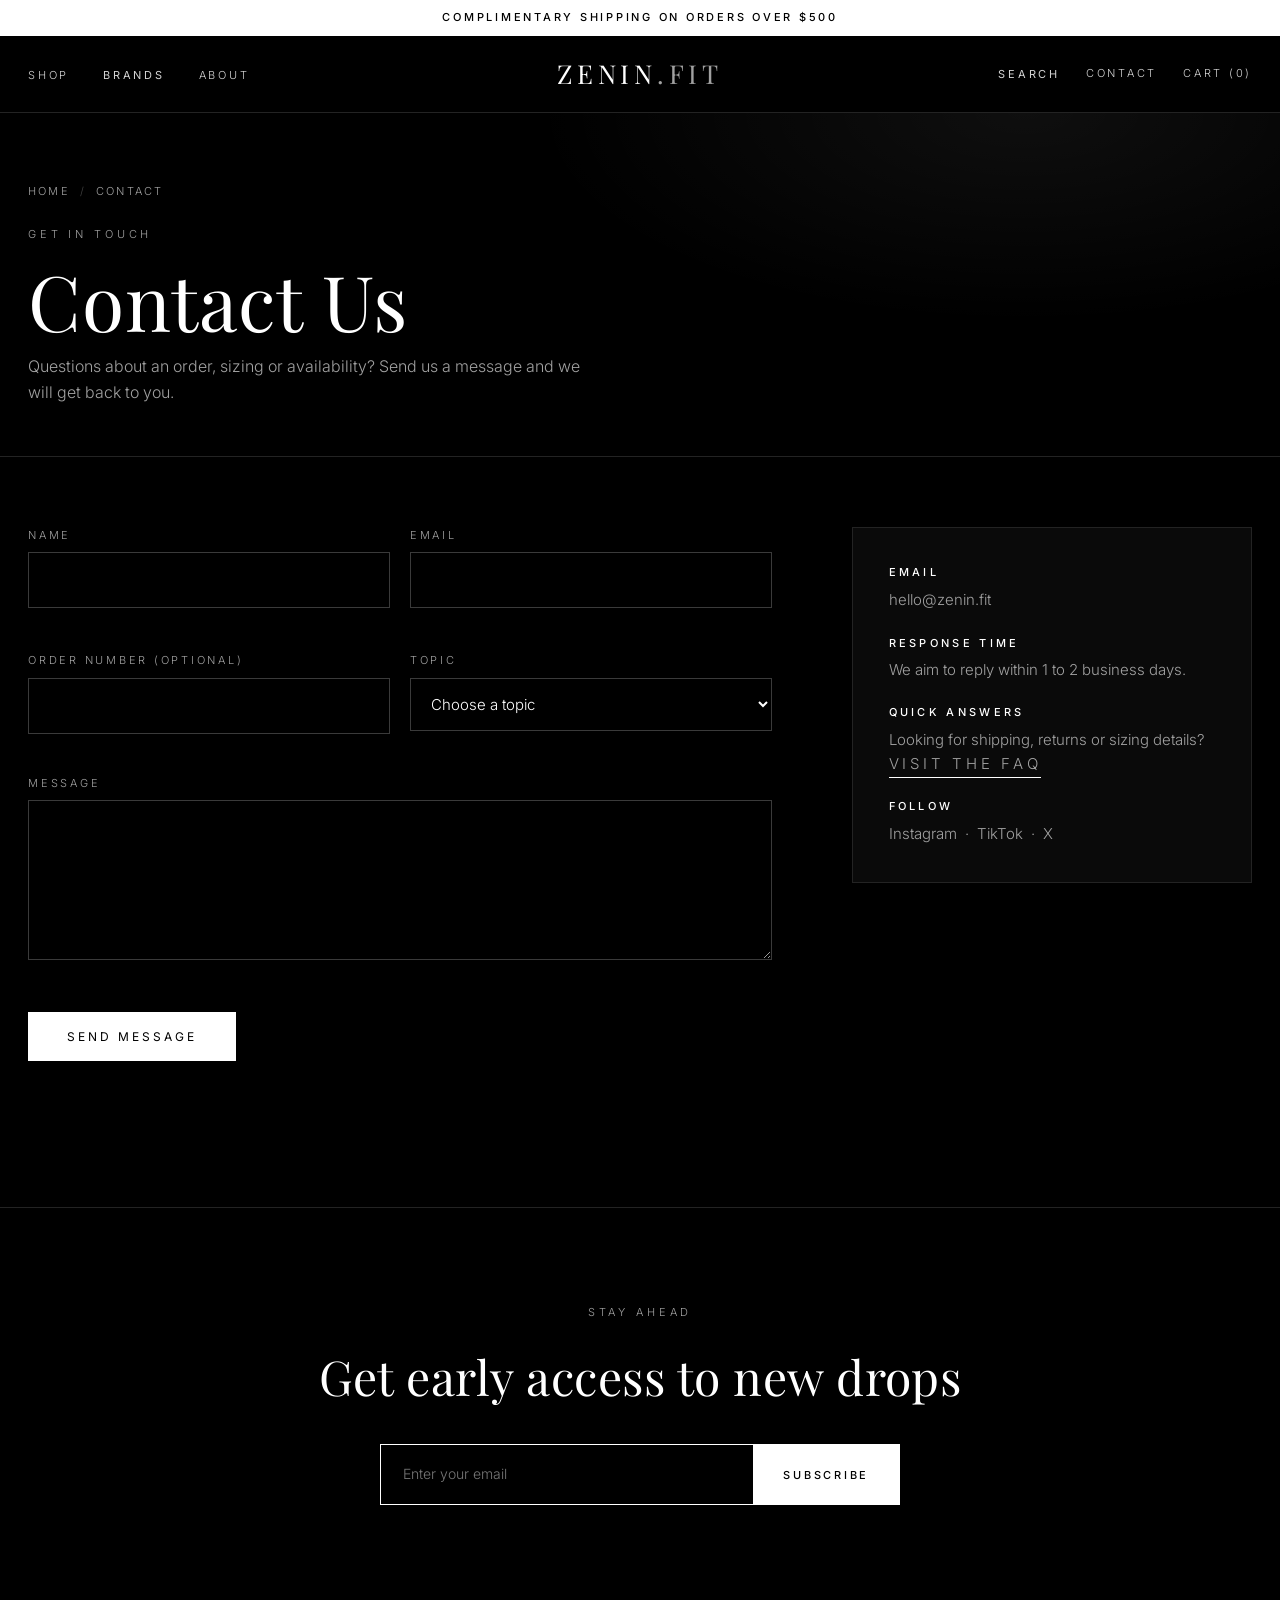
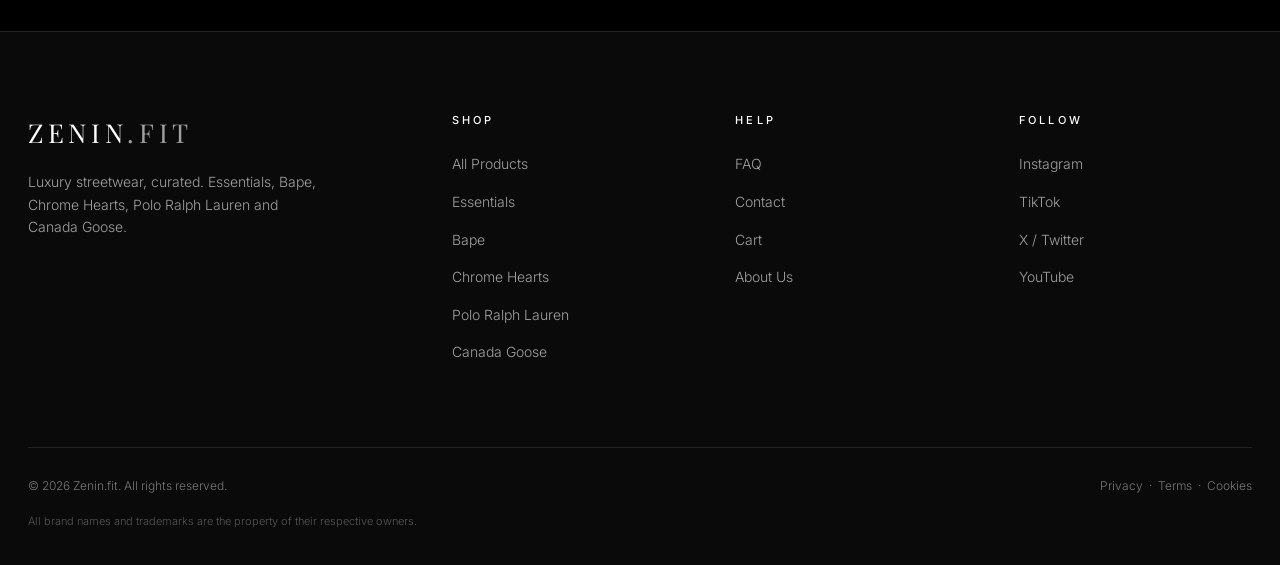
==== contact.html @ 2befaf88 "Add files via upload" ====
<!doctype html>
<html lang="en">
<head>
<meta charset="utf-8">
<meta name="viewport" content="width=device-width, initial-scale=1">
<title>Contact | Zenin.fit</title>
<meta name="description" content="Contact Zenin.fit for help with orders, sizing, returns and more.">
<link rel="preconnect" href="https://fonts.googleapis.com">
<link rel="preconnect" href="https://fonts.gstatic.com" crossorigin>
<link href="https://fonts.googleapis.com/css2?family=Inter:wght@300;400;500;600&family=Playfair+Display:wght@400;500;600&display=swap" rel="stylesheet">
<link rel="stylesheet" href="styles.css">
</head>
<body data-page="contact">
<div id="site-header"></div>

<main id="main">
  <section class="page-head">
    <div class="wrap">
      <nav class="crumbs"><a href="index.html">Home</a><span>/</span>Contact</nav>
      <span class="eyebrow">Get in touch</span>
      <h1>Contact Us</h1>
      <p class="lead">Questions about an order, sizing or availability? Send us a message and we will get back to you.</p>
    </div>
  </section>

  <section style="padding:70px 0 110px">
    <div class="wrap contact-grid">
      <form id="contactForm" novalidate>
        <div class="field-2">
          <div class="field"><label for="cName">Name</label><input id="cName" type="text" autocomplete="name"><div class="err" id="cNameErr"></div></div>
          <div class="field"><label for="cEmail">Email</label><input id="cEmail" type="email" autocomplete="email"><div class="err" id="cEmailErr"></div></div>
        </div>
        <div class="field-2">
          <div class="field"><label for="cOrder">Order number (optional)</label><input id="cOrder" type="text"></div>
          <div class="field"><label for="cTopic">Topic</label>
            <select id="cTopic">
              <option value="">Choose a topic</option>
              <option>Order status</option>
              <option>Sizing help</option>
              <option>Stock and availability</option>
              <option>Returns and exchanges</option>
              <option>Other</option>
            </select>
            <div class="err" id="cTopicErr"></div>
          </div>
        </div>
        <div class="field"><label for="cMsg">Message</label><textarea id="cMsg"></textarea><div class="err" id="cMsgErr"></div></div>
        <button type="submit" class="btn solid">Send Message</button>
        <p class="form-msg" id="contactMsg" role="status"></p>
      </form>

      <aside class="info-card">
        <div><h4>Email</h4><a id="contactEmail" href="mailto:">support</a></div>
        <div><h4>Response time</h4><p>We aim to reply within 1 to 2 business days.</p></div>
        <div><h4>Quick answers</h4><p>Looking for shipping, returns or sizing details? <a href="faq.html" class="link">Visit the FAQ</a></p></div>
        <div><h4>Follow</h4><p><a href="#">Instagram</a> &nbsp;·&nbsp; <a href="#">TikTok</a> &nbsp;·&nbsp; <a href="#">X</a></p></div>
      </aside>
    </div>
  </section>
</main>

<div id="site-footer"></div>
<script src="products.js"></script>
<script src="app.js"></script>
</body>
</html>
---- styles.css ----
/* =====================================================================
   ZENIN.FIT — SHARED STYLES
   ===================================================================== */
:root{
  --bg:#000;--bg2:#0a0a0a;--bg3:#111;--line:#232323;--line2:#3a3a3a;
  --text:#fff;--muted:#a1a1a1;
  --ok:#7bd88f;--warn:#f0b35a;--bad:#ef6b6b;
  --serif:'Playfair Display',Georgia,serif;--sans:'Inter',system-ui,-apple-system,'Segoe UI',sans-serif;
}
*{box-sizing:border-box;margin:0;padding:0}
html{scroll-behavior:smooth}
body{background:var(--bg);color:var(--text);font-family:var(--sans);font-weight:300;line-height:1.6;-webkit-font-smoothing:antialiased;overflow-x:hidden}
body.lock{overflow:hidden}
a{color:inherit;text-decoration:none}
img{display:block;max-width:100%}
button{font-family:inherit;color:inherit}
h1,h2,h3{font-family:var(--serif);font-weight:400;letter-spacing:.01em}
ul{list-style:none}
.wrap{max-width:1320px;margin:0 auto;padding:0 28px}
.narrow{max-width:860px}
.muted{color:var(--muted)}
.small{font-size:13px}
.center{text-align:center}
.pad{padding:28px}
.pad-lg{padding:120px 28px}
.eyebrow{font-size:11px;letter-spacing:.35em;text-transform:uppercase;color:var(--muted)}
.lead{color:var(--muted);font-size:16px;max-width:560px}
:focus-visible{outline:2px solid #fff;outline-offset:3px}

/* ---------- Buttons ---------- */
.btn{display:inline-block;padding:16px 38px;font-size:12px;letter-spacing:.25em;text-transform:uppercase;border:1px solid #fff;background:transparent;color:#fff;cursor:pointer;transition:.3s;text-align:center}
.btn:hover{background:#fff;color:#000}
.btn.solid{background:#fff;color:#000}
.btn.solid:hover{background:transparent;color:#fff}
.btn.block{display:block;width:100%}
.btn.small{padding:10px 20px;font-size:11px}
.btn[disabled]{opacity:.35;cursor:not-allowed}
.btn.solid[disabled]:hover{background:#fff;color:#000}
.link,.link-btn{font-size:11px;letter-spacing:.25em;text-transform:uppercase;border-bottom:1px solid #fff;padding-bottom:4px;background:none;border-top:0;border-left:0;border-right:0;cursor:pointer}
.x{background:none;border:0;font-size:11px;letter-spacing:.25em;text-transform:uppercase;cursor:pointer;color:var(--muted)}
.x:hover{color:#fff}

/* ---------- Announcement + header ---------- */
.announce{background:#fff;color:#000;text-align:center;font-size:11px;letter-spacing:.25em;text-transform:uppercase;padding:9px 12px;font-weight:500}
.site-header{position:sticky;top:0;z-index:50;background:rgba(0,0,0,.9);backdrop-filter:blur(14px);border-bottom:1px solid var(--line)}
.nav{display:grid;grid-template-columns:1fr auto 1fr;align-items:center;height:76px}
.nav-left{display:flex;align-items:center}
.nav-links{display:flex;gap:34px}
.nav-links a,.dd-btn,.nav-btn,.nav-right a{font-size:11px;letter-spacing:.25em;text-transform:uppercase;color:#d4d4d4;background:none;border:0;cursor:pointer;transition:.25s}
.nav-links a:hover,.dd-btn:hover,.nav-btn:hover,.nav-right a:hover{color:#fff}
.logo{font-family:var(--serif);font-size:26px;letter-spacing:.18em;text-transform:uppercase;white-space:nowrap}
.logo span{color:var(--muted)}
.nav-right{display:flex;gap:26px;justify-content:flex-end;align-items:center}
.menu-btn{display:none;background:none;border:0;font-size:11px;letter-spacing:.25em;text-transform:uppercase;cursor:pointer}
.has-dd{position:relative}
.dd{position:absolute;top:100%;left:-20px;min-width:240px;background:#000;border:1px solid var(--line);padding:12px 0;opacity:0;visibility:hidden;transform:translateY(8px);transition:.25s}
.has-dd:hover .dd,.has-dd:focus-within .dd,.has-dd.open .dd{opacity:1;visibility:visible;transform:none}
.dd a{display:block;padding:10px 22px}
.dd a:hover{background:var(--bg3)}

/* ---------- Overlays ---------- */
.scrim{position:fixed;inset:0;background:rgba(0,0,0,.7);opacity:0;visibility:hidden;transition:.3s;z-index:90}
.scrim.open{opacity:1;visibility:visible}
.mobile-menu{position:fixed;top:0;bottom:0;left:0;width:min(360px,88vw);background:#000;border-right:1px solid var(--line);z-index:100;padding:28px;transform:translateX(-100%);transition:.35s;overflow:auto}
.mobile-menu.open{transform:none}
.mobile-menu a{display:block;padding:14px 0;font-family:var(--serif);font-size:24px;border-bottom:1px solid var(--line)}
.mobile-menu a.sub{font-family:var(--sans);font-size:14px;color:var(--muted);padding:10px 0 10px 18px;border:0}
.mobile-menu .x{margin-bottom:20px}
.search-ov{position:fixed;inset:0;background:rgba(0,0,0,.97);z-index:110;padding:36px 0;opacity:0;visibility:hidden;transition:.3s;overflow:auto}
.search-ov.open{opacity:1;visibility:visible}
.search-ov .x{display:block;margin-left:auto;margin-bottom:24px}
#searchInput{width:100%;background:transparent;border:0;border-bottom:1px solid #fff;color:#fff;font-family:var(--serif);font-size:clamp(24px,4vw,44px);padding:12px 0;outline:none}
#searchInput::placeholder{color:#555}
.search-results{margin-top:30px;max-width:800px}
.sr{display:grid;grid-template-columns:64px 1fr auto;gap:18px;align-items:center;padding:14px 0;border-bottom:1px solid var(--line)}
.sr:hover b{text-decoration:underline}
.sr-img{width:64px;height:76px;background:var(--bg3);border:1px solid var(--line);display:flex;align-items:center;justify-content:center}
.sr-img svg,.sr-img img{width:70%}
.sr b{font-weight:400;display:block}
.sr small{color:var(--muted);font-size:12px}
.sr-r{text-align:right;font-size:14px;display:flex;flex-direction:column;align-items:flex-end;gap:2px}

.drawer{position:fixed;top:0;right:0;bottom:0;width:min(440px,100vw);background:#000;border-left:1px solid var(--line);z-index:100;transform:translateX(100%);transition:.35s;display:flex;flex-direction:column}
.drawer.open{transform:none}
.drawer-head{display:flex;justify-content:space-between;align-items:center;padding:22px 24px;border-bottom:1px solid var(--line)}
.drawer-head h3{font-size:22px}
.drawer-body{flex:1;overflow:auto;padding:0 24px}
.drawer-foot{padding:22px 24px;border-top:1px solid var(--line);display:grid;gap:14px}
.d-item{display:grid;grid-template-columns:84px 1fr auto;gap:16px;padding:20px 0;border-bottom:1px solid var(--line)}
.d-img{aspect-ratio:3/4;background:var(--bg3);border:1px solid var(--line);display:flex;align-items:center;justify-content:center}
.d-img svg,.d-img img{width:72%}
.d-info b{font-weight:400;display:block;font-size:14px}
.d-info small{color:var(--muted);display:block;margin-bottom:8px;font-size:12px}
.d-right{text-align:right;display:flex;flex-direction:column;justify-content:space-between;align-items:flex-end;font-size:14px}
.rm{background:none;border:0;color:var(--muted);font-size:11px;letter-spacing:.15em;text-transform:uppercase;cursor:pointer;text-decoration:underline}
.rm:hover{color:#fff}
.row{display:flex;justify-content:space-between;gap:12px}

.modal{position:fixed;inset:0;background:rgba(0,0,0,.8);z-index:120;display:flex;align-items:center;justify-content:center;padding:20px;opacity:0;visibility:hidden;transition:.25s}
.modal.open{opacity:1;visibility:visible}
.modal-box{background:#000;border:1px solid var(--line2);padding:40px;max-width:480px;text-align:center;display:grid;gap:18px;justify-items:center}
.modal-box h3{font-size:26px}
.toast{position:fixed;left:50%;bottom:28px;transform:translate(-50%,30px);background:#fff;color:#000;padding:14px 24px;font-size:13px;z-index:130;opacity:0;visibility:hidden;transition:.3s;max-width:92vw}
.toast.show{opacity:1;visibility:visible;transform:translate(-50%,0)}

/* ---------- Hero ---------- */
section{padding:110px 0}
.hero{position:relative;min-height:88vh;display:flex;align-items:center;overflow:hidden;padding:0;
  background:radial-gradient(900px 600px at 78% 40%,rgba(255,255,255,.10),transparent 60%),radial-gradient(600px 500px at 15% 90%,rgba(255,255,255,.05),transparent 60%),#000}
.hero::before{content:"";position:absolute;inset:0;background-image:linear-gradient(var(--line) 1px,transparent 1px),linear-gradient(90deg,var(--line) 1px,transparent 1px);background-size:90px 90px;opacity:.25;-webkit-mask-image:radial-gradient(circle at 50% 50%,#000,transparent 75%);mask-image:radial-gradient(circle at 50% 50%,#000,transparent 75%)}
.hero-inner{position:relative;display:grid;grid-template-columns:1.1fr .9fr;gap:60px;align-items:center;padding:90px 0;width:100%}
.hero h1{font-size:clamp(46px,7vw,104px);line-height:1;margin:22px 0 26px}
.hero h1 em{font-style:italic;color:#bdbdbd}
.hero p{max-width:460px;color:var(--muted);font-size:16px;margin-bottom:40px}
.hero-cta{display:flex;gap:16px;flex-wrap:wrap}
.hero-card{aspect-ratio:4/5;border:1px solid var(--line);position:relative;background:linear-gradient(160deg,#1a1a1a,#050505 70%);display:flex;align-items:flex-end;padding:30px;overflow:hidden}
.hero-card::before{content:"ZENIN";position:absolute;top:50%;left:50%;transform:translate(-50%,-50%) rotate(-90deg);font-family:var(--serif);font-size:150px;letter-spacing:.1em;color:rgba(255,255,255,.04);white-space:nowrap}
.hero-card .tag{position:relative}
.hero-card .tag small{display:block;font-size:11px;letter-spacing:.3em;text-transform:uppercase;color:var(--muted);margin-bottom:6px}
.hero-card .tag strong{font-family:var(--serif);font-weight:400;font-size:28px}

.marquee{border-block:1px solid var(--line);overflow:hidden;padding:20px 0;background:var(--bg2)}
.marquee div{display:flex;gap:60px;white-space:nowrap;width:max-content;animation:slide 30s linear infinite;font-family:var(--serif);font-size:22px;letter-spacing:.2em;text-transform:uppercase;color:#cfcfcf}
.marquee i{color:#555;font-style:normal}
@keyframes slide{to{transform:translateX(-50%)}}
@media(prefers-reduced-motion:reduce){.marquee div{animation:none}html{scroll-behavior:auto}}

.head{display:flex;justify-content:space-between;align-items:flex-end;margin-bottom:56px;gap:20px;flex-wrap:wrap}
.head h2{font-size:clamp(34px,4.5vw,58px);line-height:1.1;margin-top:12px}

/* ---------- Brand tiles ---------- */
.brands{display:grid;grid-template-columns:repeat(5,1fr);gap:1px;background:var(--line);border:1px solid var(--line)}
.brands.four{grid-template-columns:repeat(4,1fr)}
.brand{background:#000;padding:48px 24px;min-height:260px;display:flex;flex-direction:column;justify-content:space-between;transition:.4s;position:relative}
.brands.four .brand{min-height:180px;padding:32px 24px}
.brand:hover{background:#fff;color:#000}
.brand:hover .brand-sub{color:#444}
.brand-num{font-size:11px;letter-spacing:.3em;color:#666}
.brand h3{font-size:26px;line-height:1.15;margin-bottom:10px}
.brand-sub{font-size:12px;letter-spacing:.12em;text-transform:uppercase;color:var(--muted);transition:.4s}
.brand-arrow{position:absolute;top:44px;right:24px;font-size:18px;opacity:0;transition:.4s}
.brands.four .brand-arrow{top:32px}
.brand:hover .brand-arrow{opacity:1}

/* ---------- Category strip ---------- */
.cats{display:grid;grid-template-columns:repeat(5,1fr);gap:16px}
.cat{border:1px solid var(--line);padding:34px 18px;text-align:center;font-family:var(--serif);font-size:20px;transition:.3s;background:var(--bg2)}
.cat:hover{background:#fff;color:#000}

/* ---------- Products ---------- */
.products{display:grid;grid-template-columns:repeat(4,1fr);gap:34px 22px}
.product{display:block}
.thumb{aspect-ratio:3/4;background:radial-gradient(circle at 50% 35%,#1d1d1d,#070707 75%);border:1px solid var(--line);position:relative;overflow:hidden;display:flex;align-items:center;justify-content:center;transition:.4s}
.thumb svg,.thumb img{width:66%;height:auto;max-height:80%;transition:.5s}
.thumb img{object-fit:cover;width:100%;max-height:none;height:100%}
.product:hover .thumb{border-color:#fff}
.product:hover .thumb svg{transform:scale(1.05)}
.product.is-out .thumb svg,.product.is-out .thumb img{opacity:.35}
.badge{position:absolute;top:14px;left:14px;background:#fff;color:#000;font-size:10px;letter-spacing:.2em;text-transform:uppercase;padding:5px 10px;font-weight:500;z-index:2}
.badge.out{background:#222;color:#fff;border:1px solid var(--line2)}
.quick{position:absolute;left:0;right:0;bottom:0;background:#fff;color:#000;text-align:center;padding:14px;font-size:11px;letter-spacing:.25em;text-transform:uppercase;transform:translateY(100%);transition:.35s;z-index:2}
.product:hover .quick{transform:none}
.meta{padding-top:16px;display:flex;justify-content:space-between;gap:12px}
.meta small{display:block;font-size:10px;letter-spacing:.3em;text-transform:uppercase;color:var(--muted);margin-bottom:4px}
.meta h3{font-family:var(--sans);font-size:15px;font-weight:400;line-height:1.35}
.price-col{display:flex;flex-direction:column;align-items:flex-end;gap:4px;text-align:right}
.price{font-size:15px;white-space:nowrap}
.swatches{display:flex;gap:6px;margin-top:10px}
.swatches i{width:12px;height:12px;border-radius:50%;border:1px solid rgba(255,255,255,.35);display:block}
.empty-grid{grid-column:1/-1;padding:60px 0;text-align:center}

/* ---------- Stock labels ---------- */
.stock{display:inline-flex;align-items:center;gap:6px;font-size:11px;letter-spacing:.1em;text-transform:uppercase;white-space:nowrap}
.stock b{width:7px;height:7px;border-radius:50%;background:currentColor;display:inline-block}
.stock em{font-style:normal;text-transform:none;letter-spacing:0;opacity:.85}
.stock.in{color:var(--ok)}
.stock.low{color:var(--warn)}
.stock.out{color:var(--bad)}

/* ---------- Banner / reviews / FAQ ---------- */
.banner{background:var(--bg2);border-block:1px solid var(--line);text-align:center;padding:110px 0}
.banner h2{font-size:clamp(34px,5vw,70px);max-width:900px;margin:18px auto 34px;line-height:1.1}
.reviews{display:grid;grid-template-columns:repeat(3,1fr);gap:24px}
.review{border:1px solid var(--line);padding:38px 32px;background:var(--bg2);display:flex;flex-direction:column;justify-content:space-between;gap:28px}
.stars{letter-spacing:.3em;font-size:13px}
.review p{font-family:var(--serif);font-size:19px;line-height:1.6;color:#e6e6e6;margin-top:18px}
.who{font-size:11px;letter-spacing:.25em;text-transform:uppercase;color:var(--muted)}
.who b{color:#fff;font-weight:500}
.sample-tag{display:inline-block;margin-top:10px;border:1px solid var(--line2);padding:2px 8px;font-size:10px;color:#777}
.note{margin-top:22px;font-size:11px;color:#666;letter-spacing:.1em}
.faq-grid{display:grid;grid-template-columns:.8fr 1.2fr;gap:80px}
details{border-bottom:1px solid var(--line);padding:24px 0}
details:first-of-type{border-top:1px solid var(--line)}
summary{list-style:none;cursor:pointer;display:flex;justify-content:space-between;gap:20px;font-family:var(--serif);font-size:21px}
summary::-webkit-details-marker{display:none}
summary::after{content:"+";font-family:var(--sans);font-weight:200;font-size:26px;line-height:1;transition:.3s;flex:none}
details[open] summary::after{transform:rotate(45deg)}
details p,details .bul{color:var(--muted);margin-top:16px;max-width:680px;font-size:15px}
.bul{padding-left:18px;list-style:disc}
.bul li{margin-bottom:6px}
.faq-cat{font-family:var(--sans);font-size:11px;letter-spacing:.3em;text-transform:uppercase;color:var(--muted);margin:46px 0 4px;font-weight:500}
.faq-search{width:100%;background:transparent;border:1px solid var(--line2);color:#fff;padding:16px 20px;font:inherit;font-size:15px;outline:none;margin-top:30px}
.faq-search:focus{border-color:#fff}

/* ---------- Newsletter + footer ---------- */
.news{border-top:1px solid var(--line);padding:90px 0;text-align:center;margin-top:0}
.news h2{font-size:clamp(30px,4vw,48px);margin:14px 0 30px}
.news-form{display:flex;max-width:520px;margin:0 auto;border:1px solid #fff}
.news-form input{flex:1;min-width:0;background:transparent;border:0;padding:18px 22px;color:#fff;font:inherit;outline:none;font-size:14px}
.news-form input::placeholder{color:#777}
.news-form button{border:0;background:#fff;color:#000;padding:0 30px;font-size:11px;letter-spacing:.25em;text-transform:uppercase;cursor:pointer;font-weight:500}
.form-msg{min-height:22px;margin-top:14px;font-size:13px}
.form-msg.ok{color:var(--ok)}
.form-msg.bad{color:var(--bad)}
.site-footer{border-top:1px solid var(--line);padding:80px 0 34px;background:var(--bg2)}
.foot{display:grid;grid-template-columns:1.6fr 1fr 1fr 1fr;gap:50px;margin-bottom:70px}
.foot p{color:var(--muted);font-size:14px;max-width:300px;margin-top:18px}
.foot h4{font-size:11px;letter-spacing:.3em;text-transform:uppercase;margin-bottom:22px;font-weight:500}
.foot li{margin-bottom:12px}
.foot li a{color:var(--muted);font-size:14px;transition:.25s}
.foot li a:hover{color:#fff}
.legal{border-top:1px solid var(--line);padding-top:28px;display:flex;justify-content:space-between;gap:20px;flex-wrap:wrap;font-size:12px;color:#777}
.disclaimer{font-size:11px;color:#555;margin-top:18px}

/* ---------- Inner page heads / breadcrumbs ---------- */
.page-head{padding:70px 0 50px;border-bottom:1px solid var(--line);background:radial-gradient(700px 300px at 80% 0,rgba(255,255,255,.06),transparent 70%)}
.page-head h1{font-size:clamp(40px,6vw,84px);line-height:1.05;margin:14px 0 14px}
.brand-hero h1{margin-top:18px}
.crumbs{font-size:11px;letter-spacing:.2em;text-transform:uppercase;color:var(--muted);display:flex;flex-wrap:wrap;gap:10px;margin-bottom:20px}
.crumbs a:hover{color:#fff}
.crumbs span{color:#444}

/* ---------- Shop / collection ---------- */
.shop,.coll{padding:50px 0 100px}
.shop-layout{display:grid;grid-template-columns:260px 1fr;gap:56px;align-items:start}
.filters{position:sticky;top:96px;max-height:calc(100vh - 120px);overflow:auto;padding-right:10px}
.f-head{display:flex;justify-content:space-between;align-items:center;margin-bottom:10px}
.f-head h3{font-size:22px}
.f-close{display:none}
.f-group{padding:22px 0;border-bottom:1px solid var(--line)}
.f-group h4{font-size:11px;letter-spacing:.3em;text-transform:uppercase;margin-bottom:14px;font-weight:500}
.chk{display:flex;align-items:center;gap:10px;padding:5px 0;cursor:pointer;font-size:14px;color:#d4d4d4}
.chk input{accent-color:#fff;width:15px;height:15px}
.chk span{display:flex;align-items:center;gap:8px}
.dot{width:12px;height:12px;border-radius:50%;border:1px solid rgba(255,255,255,.35);display:inline-block}
.size-chips{display:flex;gap:8px}
.chip-chk input{position:absolute;opacity:0}
.chip-chk span{display:flex;width:46px;height:42px;align-items:center;justify-content:center;border:1px solid var(--line2);cursor:pointer;font-size:13px;transition:.2s}
.chip-chk input:checked+span{background:#fff;color:#000;border-color:#fff}
.chip-chk input:focus-visible+span{outline:2px solid #fff;outline-offset:2px}
.shop-bar{display:flex;align-items:center;justify-content:space-between;gap:16px;margin-bottom:20px;flex-wrap:wrap}
.sort{font-size:11px;letter-spacing:.2em;text-transform:uppercase;color:var(--muted);display:flex;align-items:center;gap:12px}
.sort select{background:#000;color:#fff;border:1px solid var(--line2);padding:10px 14px;font:inherit;font-size:13px;letter-spacing:0;text-transform:none}
.only-m{display:none}
.chips{display:flex;flex-wrap:wrap;gap:8px;margin-bottom:24px;min-height:0}
.chip{background:transparent;border:1px solid var(--line2);padding:7px 14px;font-size:12px;cursor:pointer;transition:.2s}
.chip:hover{background:#fff;color:#000}
.tabs{display:flex;gap:10px;flex-wrap:wrap;margin-bottom:24px}
.tab{background:transparent;border:1px solid var(--line2);padding:11px 24px;font-size:11px;letter-spacing:.25em;text-transform:uppercase;cursor:pointer;transition:.25s}
.tab:hover{border-color:#fff}
.tab.on{background:#fff;color:#000;border-color:#fff}
.count{margin-bottom:30px;font-size:13px}
.story{background:var(--bg2);border-block:1px solid var(--line);padding:90px 0}
.story-grid{display:grid;grid-template-columns:1fr 1fr;gap:80px;align-items:start}
.story h2{font-size:clamp(30px,4vw,52px);line-height:1.1;margin-top:12px}
.story p{color:var(--muted);font-size:17px}
.more{padding:90px 0}

/* ---------- Product page ---------- */
.pdp{padding:20px 0 80px}
.pdp-crumbs{margin:30px 0 0}
.pdp-grid{display:grid;grid-template-columns:1.1fr .9fr;gap:70px;align-items:start}
.pdp-gallery{display:grid;grid-template-columns:90px 1fr;gap:16px;grid-template-areas:"t m"}
.pdp-main{grid-area:m;aspect-ratio:4/5;background:radial-gradient(circle at 50% 35%,#202020,#070707 75%);border:1px solid var(--line);display:flex;align-items:center;justify-content:center;position:relative;overflow:hidden}
.pdp-main svg{width:62%}
.pdp-main img{width:100%;height:100%;object-fit:cover}
.ph-note{position:absolute;bottom:14px;left:50%;transform:translateX(-50%);font-size:10px;letter-spacing:.3em;text-transform:uppercase;color:#555}
.pdp-thumbs{grid-area:t;display:flex;flex-direction:column;gap:12px}
.thumb-btn{aspect-ratio:3/4;background:var(--bg3);border:1px solid var(--line);cursor:pointer;display:flex;align-items:center;justify-content:center;transition:.2s;padding:0}
.thumb-btn svg{width:70%}
.thumb-btn img{width:100%;height:100%;object-fit:cover}
.thumb-btn.on,.thumb-btn:hover{border-color:#fff}
.pdp-info{position:sticky;top:100px}
.pdp-info h1{font-size:clamp(32px,4vw,50px);line-height:1.1;margin:14px 0 12px}
.pdp-price{font-size:24px;margin-bottom:16px}
.opt{margin-top:30px}
.opt-label{display:flex;justify-content:space-between;font-size:11px;letter-spacing:.25em;text-transform:uppercase;color:var(--muted);margin-bottom:12px}
.opt-label b{color:#fff;font-weight:400;margin-left:8px;letter-spacing:.1em}
.size-guide{text-decoration:underline;letter-spacing:.1em}
.swatch-row{display:flex;gap:12px}
.sw{width:42px;height:42px;border-radius:50%;border:1px solid var(--line2);background:transparent;padding:4px;cursor:pointer;transition:.2s;position:relative}
.sw i{display:block;width:100%;height:100%;border-radius:50%;border:1px solid rgba(255,255,255,.25)}
.sw.on{border-color:#fff}
.sw.out i{opacity:.35}
.sw.out::after{content:"";position:absolute;left:6px;right:6px;top:50%;height:1px;background:#fff;transform:rotate(-45deg)}
.size-row{display:flex;gap:10px}
.size{flex:1;max-width:110px;min-height:56px;border:1px solid var(--line2);background:transparent;cursor:pointer;display:flex;flex-direction:column;align-items:center;justify-content:center;transition:.2s;line-height:1.2;padding:8px}
.size b{font-weight:400;font-size:15px}
.size small{font-size:10px;margin-top:2px;color:var(--warn)}
.size:hover:not([disabled]){border-color:#fff}
.size.on{background:#fff;color:#000;border-color:#fff}
.size.on small{color:#555}
.size.out{opacity:.4;cursor:not-allowed;text-decoration:line-through}
.size.out small{color:var(--bad);text-decoration:none}
.stock-line{margin-top:18px;display:flex;gap:14px;align-items:center;flex-wrap:wrap;min-height:24px}
.in-cart{font-size:12px;color:var(--muted)}
.buy-row{display:flex;gap:14px;margin-top:22px}
.buy-row .add{flex:1}
.qty{display:inline-flex;align-items:center;border:1px solid var(--line2)}
.qty button{width:44px;height:50px;background:none;border:0;font-size:18px;cursor:pointer}
.qty button:hover:not([disabled]){background:#fff;color:#000}
.qty button[disabled]{opacity:.3;cursor:not-allowed}
.qty span{min-width:34px;text-align:center;font-size:15px}
.qty.sm button{width:30px;height:30px;font-size:15px}
.qty.sm span{min-width:26px;font-size:13px}
.max-note{display:block;color:var(--warn);font-size:11px;margin-top:6px}
.msg{min-height:24px;margin-top:14px;font-size:13px}
.msg.ok{color:var(--ok)}
.msg.bad{color:var(--bad)}
.perks{margin-top:22px;border-top:1px solid var(--line);padding-top:20px;display:grid;gap:8px;font-size:13px;color:var(--muted)}
.pdp-details{padding:0 0 40px}

/* ---------- Cart page ---------- */
.cart-sec{padding:50px 0 110px}
.cart-grid{display:grid;grid-template-columns:1fr 380px;gap:60px;align-items:start}
.c-item{display:grid;grid-template-columns:110px 1fr auto auto;gap:24px;align-items:center;padding:26px 0;border-bottom:1px solid var(--line)}
.c-item:first-child{border-top:1px solid var(--line)}
.c-img{aspect-ratio:3/4;background:var(--bg3);border:1px solid var(--line);display:flex;align-items:center;justify-content:center}
.c-img svg,.c-img img{width:72%}
.c-info h3{font-family:var(--sans);font-size:16px;font-weight:400;margin:2px 0 6px}
.c-info h3 a:hover{text-decoration:underline}
.c-info .stock{margin-top:8px}
.c-price{text-align:right;display:flex;flex-direction:column;gap:4px;align-items:flex-end}
.c-price b{font-weight:400;font-size:17px}
.summary{border:1px solid var(--line);padding:32px;background:var(--bg2);position:sticky;top:100px;display:grid;gap:16px}
.summary h3{font-size:24px}
.summary .total{font-size:20px;padding-top:16px;border-top:1px solid var(--line)}
.ship-bar .bar{height:3px;background:var(--line);margin-top:8px}
.ship-bar .bar i{display:block;height:100%;background:#fff;transition:.4s}
.promo{display:flex;border:1px solid var(--line2)}
.promo input{flex:1;min-width:0;background:transparent;border:0;padding:14px;color:#fff;font:inherit;font-size:14px;outline:none}
.promo button{background:none;border:0;border-left:1px solid var(--line2);padding:0 20px;font-size:11px;letter-spacing:.2em;text-transform:uppercase;cursor:pointer}
.promo button:hover{background:#fff;color:#000}
.empty-cart{text-align:center;padding:80px 0;display:grid;gap:18px;justify-items:center}

/* ---------- About / Contact ---------- */
.split{display:grid;grid-template-columns:1fr 1fr;gap:80px;align-items:center}
.split h2{font-size:clamp(32px,4.5vw,60px);line-height:1.1;margin:14px 0 22px}
.split p{color:var(--muted);font-size:17px;margin-bottom:16px}
.visual{aspect-ratio:4/5;border:1px solid var(--line);background:linear-gradient(160deg,#1a1a1a,#050505 70%);position:relative;overflow:hidden}
.visual::before{content:"ZENIN";position:absolute;top:50%;left:50%;transform:translate(-50%,-50%) rotate(-90deg);font-family:var(--serif);font-size:140px;letter-spacing:.1em;color:rgba(255,255,255,.05);white-space:nowrap}
.pillars{display:grid;grid-template-columns:repeat(3,1fr);gap:1px;background:var(--line);border:1px solid var(--line)}
.pillar{background:#000;padding:50px 36px}
.pillar span{font-size:11px;letter-spacing:.3em;color:#666}
.pillar h3{font-size:28px;margin:14px 0 12px}
.pillar p{color:var(--muted);font-size:15px}
.contact-grid{display:grid;grid-template-columns:1.3fr .7fr;gap:80px;align-items:start}
.field{margin-bottom:22px}
.field label{display:block;font-size:11px;letter-spacing:.25em;text-transform:uppercase;color:var(--muted);margin-bottom:8px}
.field input,.field select,.field textarea{width:100%;background:transparent;border:1px solid var(--line2);color:#fff;padding:15px 16px;font:inherit;font-size:15px;outline:none;border-radius:0}
.field select{background:#000}
.field textarea{min-height:160px;resize:vertical}
.field input:focus,.field select:focus,.field textarea:focus{border-color:#fff}
.field .invalid{border-color:var(--bad)}
.err{color:var(--bad);font-size:12px;min-height:18px;margin-top:4px}
.field-2{display:grid;grid-template-columns:1fr 1fr;gap:20px}
.info-card{border:1px solid var(--line);padding:36px;background:var(--bg2);display:grid;gap:22px}
.info-card h4{font-size:11px;letter-spacing:.3em;text-transform:uppercase;font-weight:500;margin-bottom:6px}
.info-card p,.info-card a{color:var(--muted);font-size:15px}
.info-card a:hover{color:#fff}

/* ---------- Responsive ---------- */
@media(max-width:1100px){
  .brands{grid-template-columns:repeat(3,1fr)}
  .brands.four{grid-template-columns:repeat(2,1fr)}
  .products{grid-template-columns:repeat(3,1fr)}
  .reviews{grid-template-columns:1fr}
  .faq-grid,.story-grid,.split,.contact-grid{grid-template-columns:1fr;gap:40px}
  .foot{grid-template-columns:1fr 1fr}
  .cats{grid-template-columns:repeat(3,1fr)}
  .pdp-grid{grid-template-columns:1fr;gap:40px}
  .pdp-info,.summary{position:static}
  .cart-grid{grid-template-columns:1fr;gap:40px}
  .pillars{grid-template-columns:1fr}
}
@media(max-width:900px){
  .shop-layout{grid-template-columns:1fr}
  .filters{position:fixed;top:0;bottom:0;left:0;width:min(340px,90vw);max-height:none;background:#000;z-index:100;padding:24px;transform:translateX(-100%);transition:.35s;border-right:1px solid var(--line)}
  .filters.open{transform:none}
  .f-close{display:inline-block}
  .only-m{display:inline-block}
  .products{grid-template-columns:repeat(2,1fr)}
}
@media(max-width:820px){
  .nav{grid-template-columns:auto 1fr auto;height:68px}
  .nav-links{display:none}
  .menu-btn{display:block}
  .logo{justify-self:center;font-size:22px}
  .hide-m{display:none}
  .hero-inner{grid-template-columns:1fr;padding:60px 0 90px}
  .hero-card{aspect-ratio:16/11}
  section{padding:80px 0}
  .pdp-gallery{grid-template-columns:1fr;grid-template-areas:"m" "t"}
  .pdp-thumbs{flex-direction:row}
  .thumb-btn{width:72px}
  .c-item{grid-template-columns:84px 1fr;gap:16px}
  .c-qty,.c-price{grid-column:2;text-align:left;align-items:flex-start}
  .c-price{flex-direction:row;gap:14px;align-items:center}
}
@media(max-width:560px){
  .wrap{padding:0 18px}
  .brands{grid-template-columns:1fr 1fr}
  .products{gap:26px 12px}
  .meta{flex-direction:column;gap:6px}
  .price-col{align-items:flex-start;text-align:left}
  .foot{grid-template-columns:1fr}
  .cats{grid-template-columns:1fr 1fr}
  .field-2{grid-template-columns:1fr}
  .nav-right{gap:16px}
  .size-row{gap:8px}
  .buy-row{flex-direction:column}
  .qty{align-self:flex-start}
}
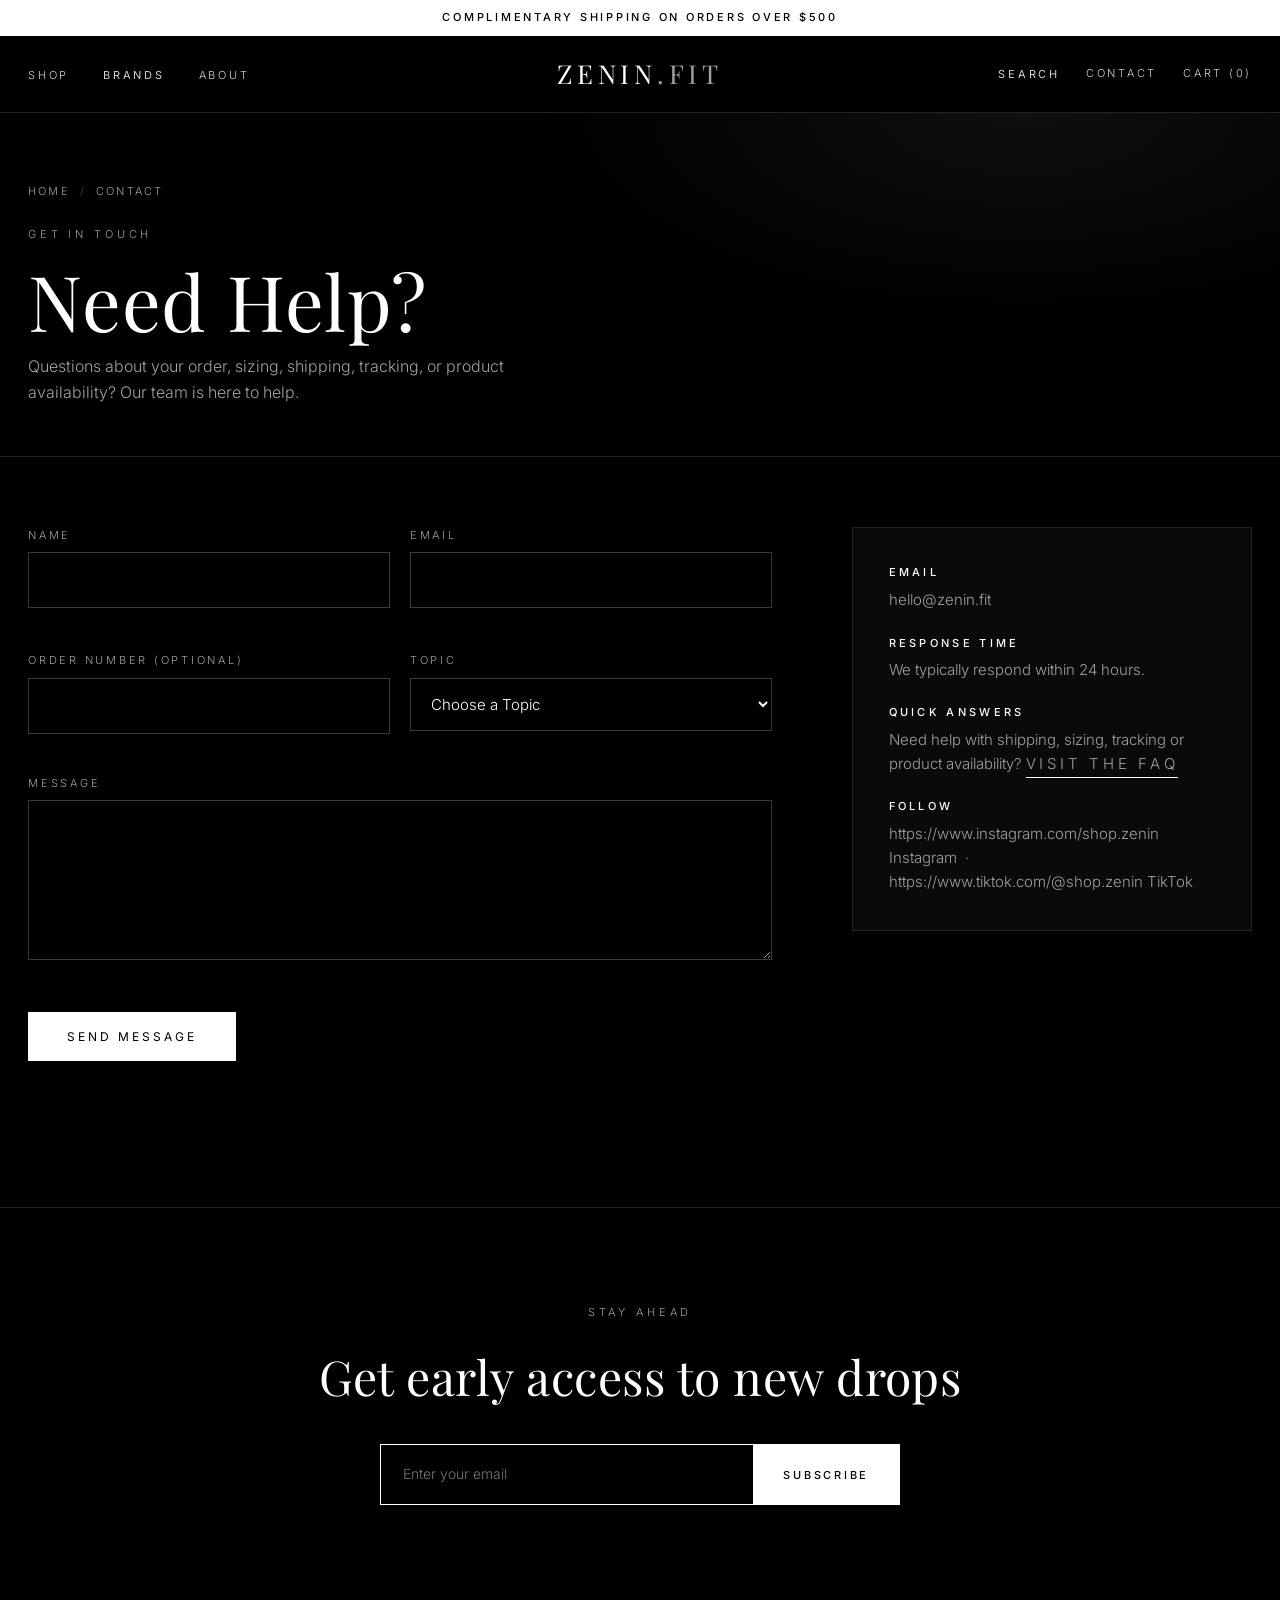
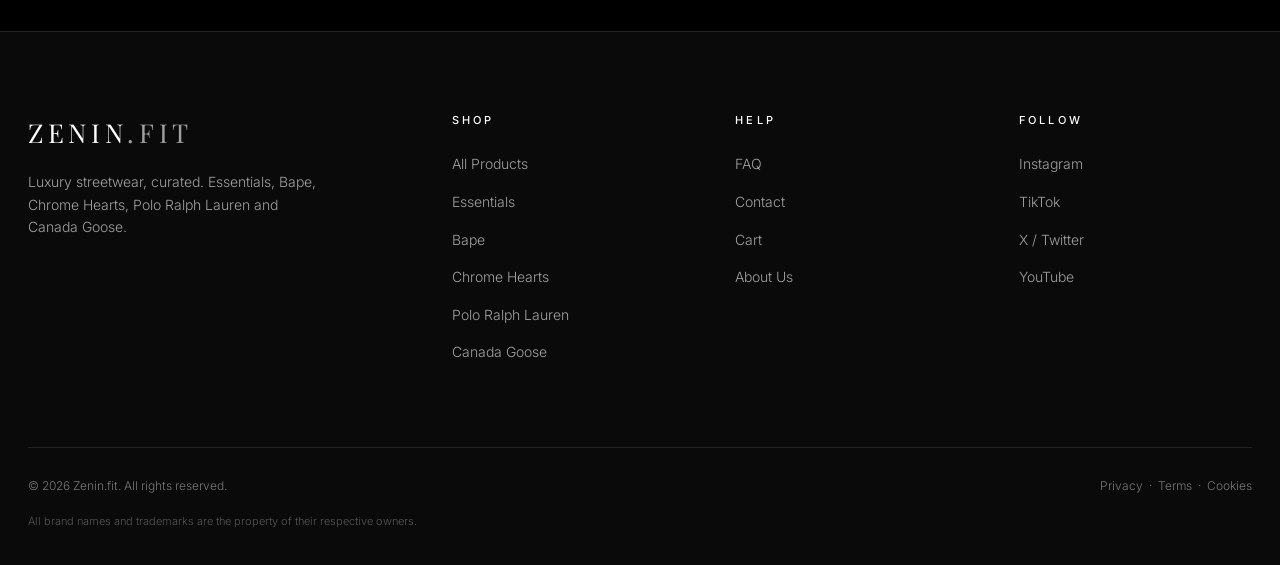
==== commit cfcbcbc8: "Revise contact page title, description, and form fields Updated the contact page title and descripti" ====
--- a/contact.html
+++ b/contact.html
@@ -3,63 +3,144 @@
 <head>
 <meta charset="utf-8">
 <meta name="viewport" content="width=device-width, initial-scale=1">
-<title>Contact | Zenin.fit</title>
-<meta name="description" content="Contact Zenin.fit for help with orders, sizing, returns and more.">
+<title>Contact | ZENIN.FIT</title>
+<meta name="description" content="Contact ZENIN.FIT for help with orders, sizing, shipping and product availability.">
 <link rel="preconnect" href="https://fonts.googleapis.com">
 <link rel="preconnect" href="https://fonts.gstatic.com" crossorigin>
 <link href="https://fonts.googleapis.com/css2?family=Inter:wght@300;400;500;600&family=Playfair+Display:wght@400;500;600&display=swap" rel="stylesheet">
 <link rel="stylesheet" href="styles.css">
 </head>
 <body data-page="contact">
+
 <div id="site-header"></div>
 
 <main id="main">
   <section class="page-head">
     <div class="wrap">
-      <nav class="crumbs"><a href="index.html">Home</a><span>/</span>Contact</nav>
-      <span class="eyebrow">Get in touch</span>
-      <h1>Contact Us</h1>
-      <p class="lead">Questions about an order, sizing or availability? Send us a message and we will get back to you.</p>
+      <nav class="crumbs">
+        <a href="index.html">Home</a>
+        <span>/</span>
+        Contact
+      </nav>
+
+      <span class="eyebrow">Get In Touch</span>
+      <h1>Need Help?</h1>
+
+      <p class="lead">
+        Questions about your order, sizing, shipping, tracking, or product availability?
+        Our team is here to help.
+      </p>
     </div>
   </section>
 
   <section style="padding:70px 0 110px">
     <div class="wrap contact-grid">
+
       <form id="contactForm" novalidate>
+
         <div class="field-2">
-          <div class="field"><label for="cName">Name</label><input id="cName" type="text" autocomplete="name"><div class="err" id="cNameErr"></div></div>
-          <div class="field"><label for="cEmail">Email</label><input id="cEmail" type="email" autocomplete="email"><div class="err" id="cEmailErr"></div></div>
+          <div class="field">
+            <label for="cName">Name</label>
+            <input id="cName" type="text" autocomplete="name">
+            <div class="err" id="cNameErr"></div>
+          </div>
+
+          <div class="field">
+            <label for="cEmail">Email</label>
+            <input id="cEmail" type="email" autocomplete="email">
+            <div class="err" id="cEmailErr"></div>
+          </div>
         </div>
+
         <div class="field-2">
-          <div class="field"><label for="cOrder">Order number (optional)</label><input id="cOrder" type="text"></div>
-          <div class="field"><label for="cTopic">Topic</label>
+          <div class="field">
+            <label for="cOrder">Order Number (Optional)</label>
+            <input id="cOrder" type="text">
+          </div>
+
+          <div class="field">
+            <label for="cTopic">Topic</label>
+
             <select id="cTopic">
-              <option value="">Choose a topic</option>
-              <option>Order status</option>
-              <option>Sizing help</option>
-              <option>Stock and availability</option>
-              <option>Returns and exchanges</option>
+              <option value="">Choose a Topic</option>
+              <option>Order Status</option>
+              <option>Sizing Help</option>
+              <option>Shipping Question</option>
+              <option>Stock & Availability</option>
+              <option>Returns & Exchanges</option>
               <option>Other</option>
             </select>
+
             <div class="err" id="cTopicErr"></div>
           </div>
         </div>
-        <div class="field"><label for="cMsg">Message</label><textarea id="cMsg"></textarea><div class="err" id="cMsgErr"></div></div>
-        <button type="submit" class="btn solid">Send Message</button>
+
+        <div class="field">
+          <label for="cMsg">Message</label>
+          <textarea id="cMsg"></textarea>
+          <div class="err" id="cMsgErr"></div>
+        </div>
+
+        <button type="submit" class="btn solid">
+          Send Message
+        </button>
+
         <p class="form-msg" id="contactMsg" role="status"></p>
+
       </form>
 
       <aside class="info-card">
-        <div><h4>Email</h4><a id="contactEmail" href="mailto:">support</a></div>
-        <div><h4>Response time</h4><p>We aim to reply within 1 to 2 business days.</p></div>
-        <div><h4>Quick answers</h4><p>Looking for shipping, returns or sizing details? <a href="faq.html" class="link">Visit the FAQ</a></p></div>
-        <div><h4>Follow</h4><p><a href="#">Instagram</a> &nbsp;·&nbsp; <a href="#">TikTok</a> &nbsp;·&nbsp; <a href="#">X</a></p></div>
+
+        <div>
+          <h4>Email</h4>
+
+          <a id="contactEmail" href="mailto:zenin0313@gmail.com">
+            zenin0313@gmail.com
+          </a>
+        </div>
+
+        <div>
+          <h4>Response Time</h4>
+
+          <p>
+            We typically respond within 24 hours.
+          </p>
+        </div>
+
+        <div>
+          <h4>Quick Answers</h4>
+
+          <p>
+            Need help with shipping, sizing, tracking or product availability?
+            <a href="faq.html" class="link">Visit the FAQ</a>
+          </p>
+        </div>
+
+        <div>
+          <h4>Follow</h4>
+
+          <p>
+            https://www.instagram.com/shop.zenin
+              Instagram
+            </a>
+
+            &nbsp;·&nbsp;
+
+            https://www.tiktok.com/@shop.zenin
+              TikTok
+            </a>
+          </p>
+        </div>
+
       </aside>
+
     </div>
   </section>
+
 </main>
 
 <div id="site-footer"></div>
+
 <script src="products.js"></script>
 <script src="app.js"></script>
 </body>
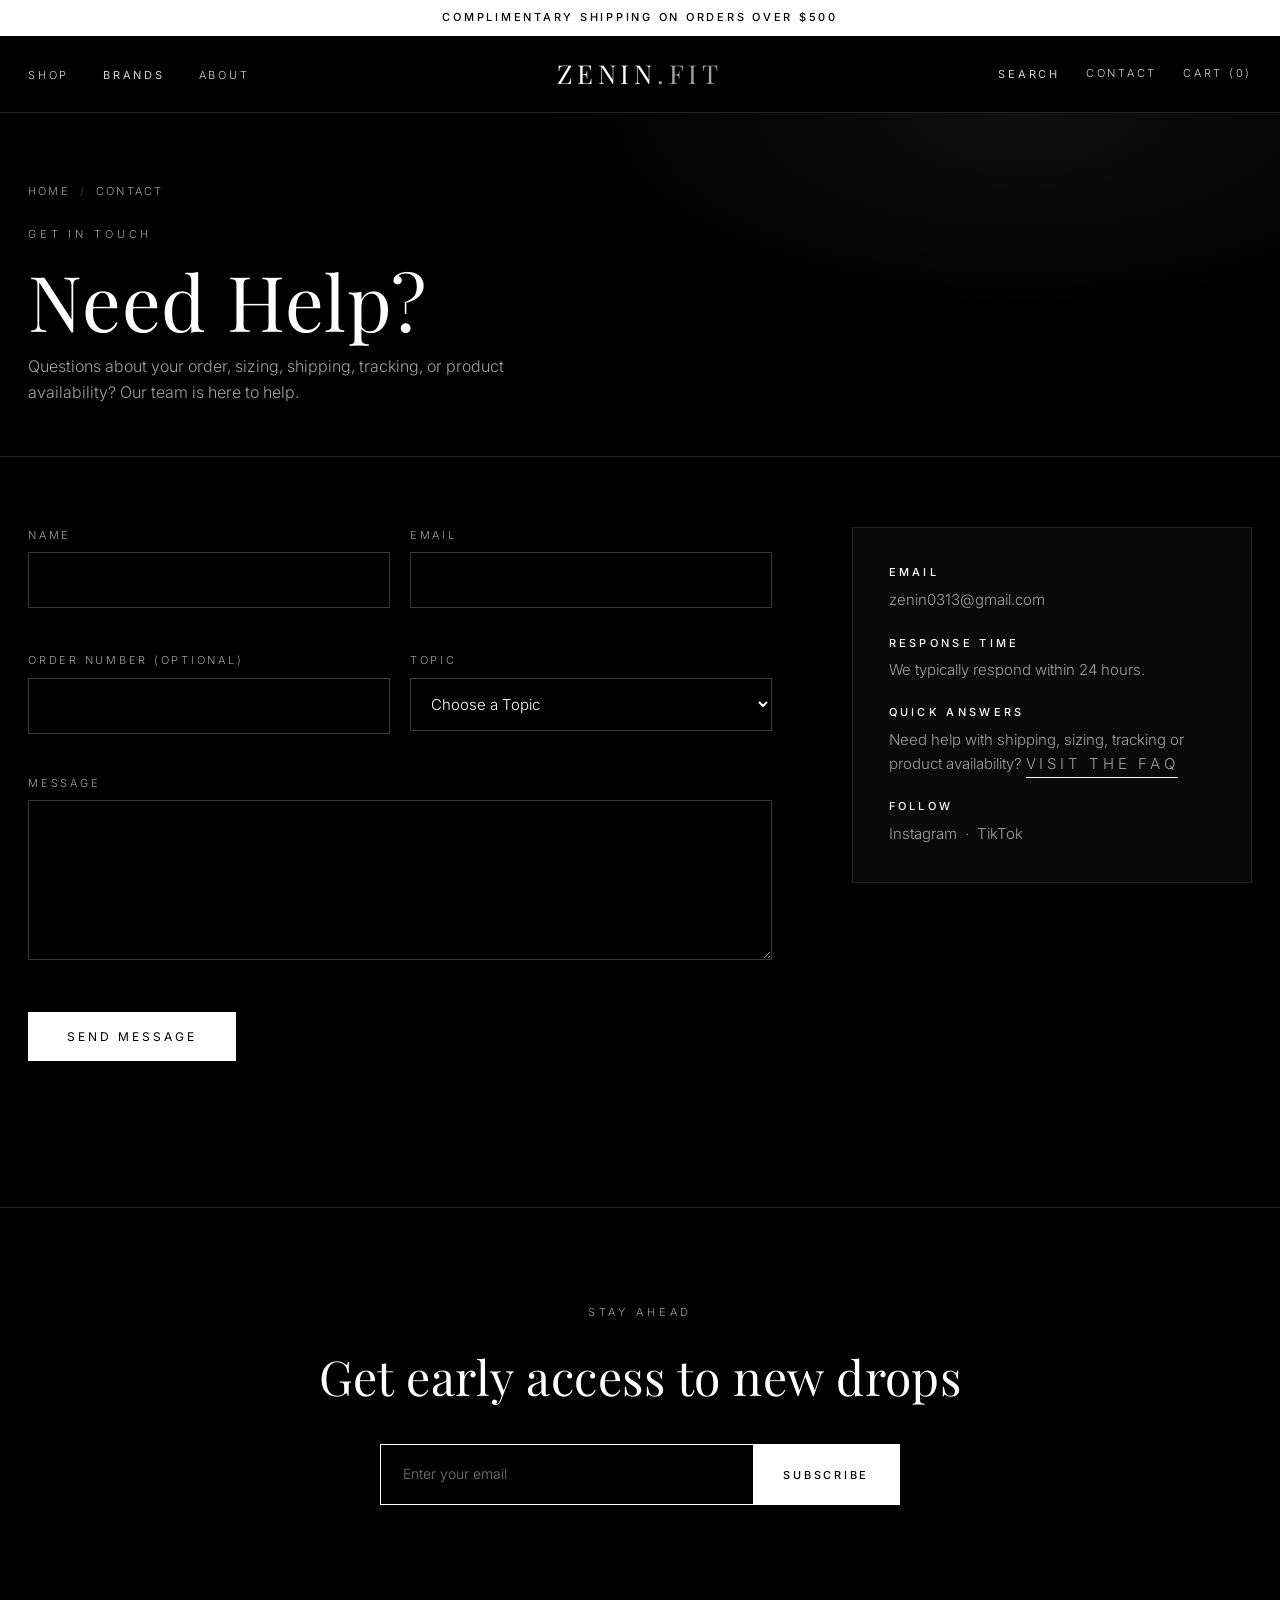
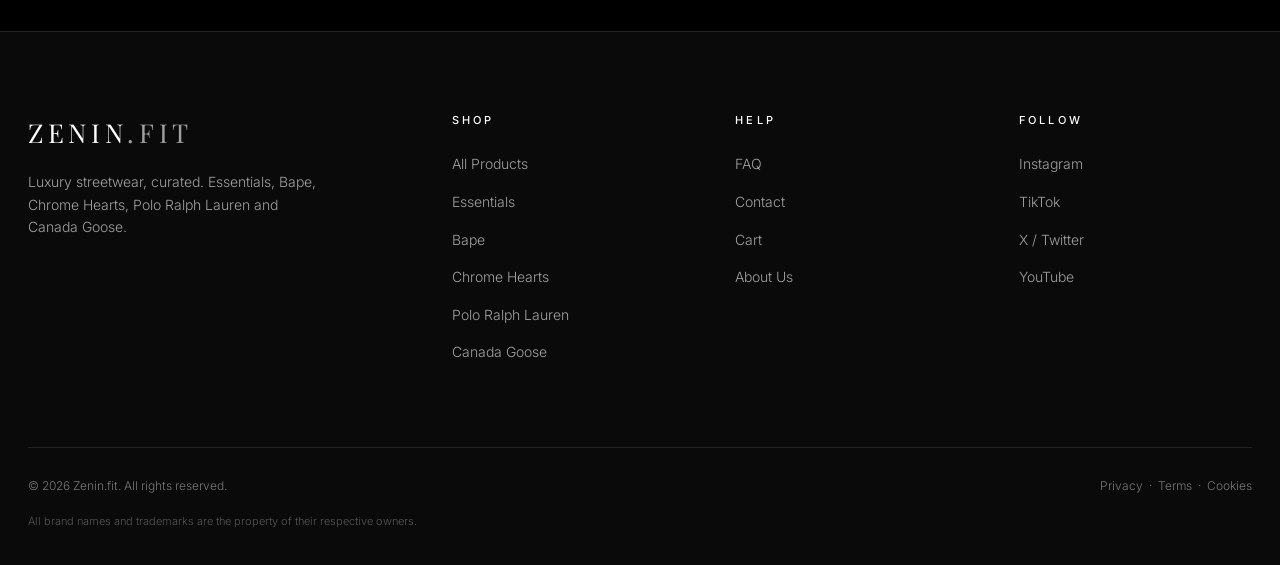
==== commit e8dc2718: "Update social media links to include anchor tags" ====
--- a/contact.html
+++ b/contact.html
@@ -120,16 +120,16 @@
           <h4>Follow</h4>
 
           <p>
-            https://www.instagram.com/shop.zenin
-              Instagram
-            </a>
+  <a href="https://www.instagram.com/shop.zenin" target="_blank">
+    Instagram
+  </a>
 
-            &nbsp;·&nbsp;
+  &nbsp;·&nbsp;
 
-            https://www.tiktok.com/@shop.zenin
-              TikTok
-            </a>
-          </p>
+  <a href="https://www.tiktok.com/@shop.zenin" target="_blank">
+    TikTok
+  </a>
+</p>
         </div>
 
       </aside>
